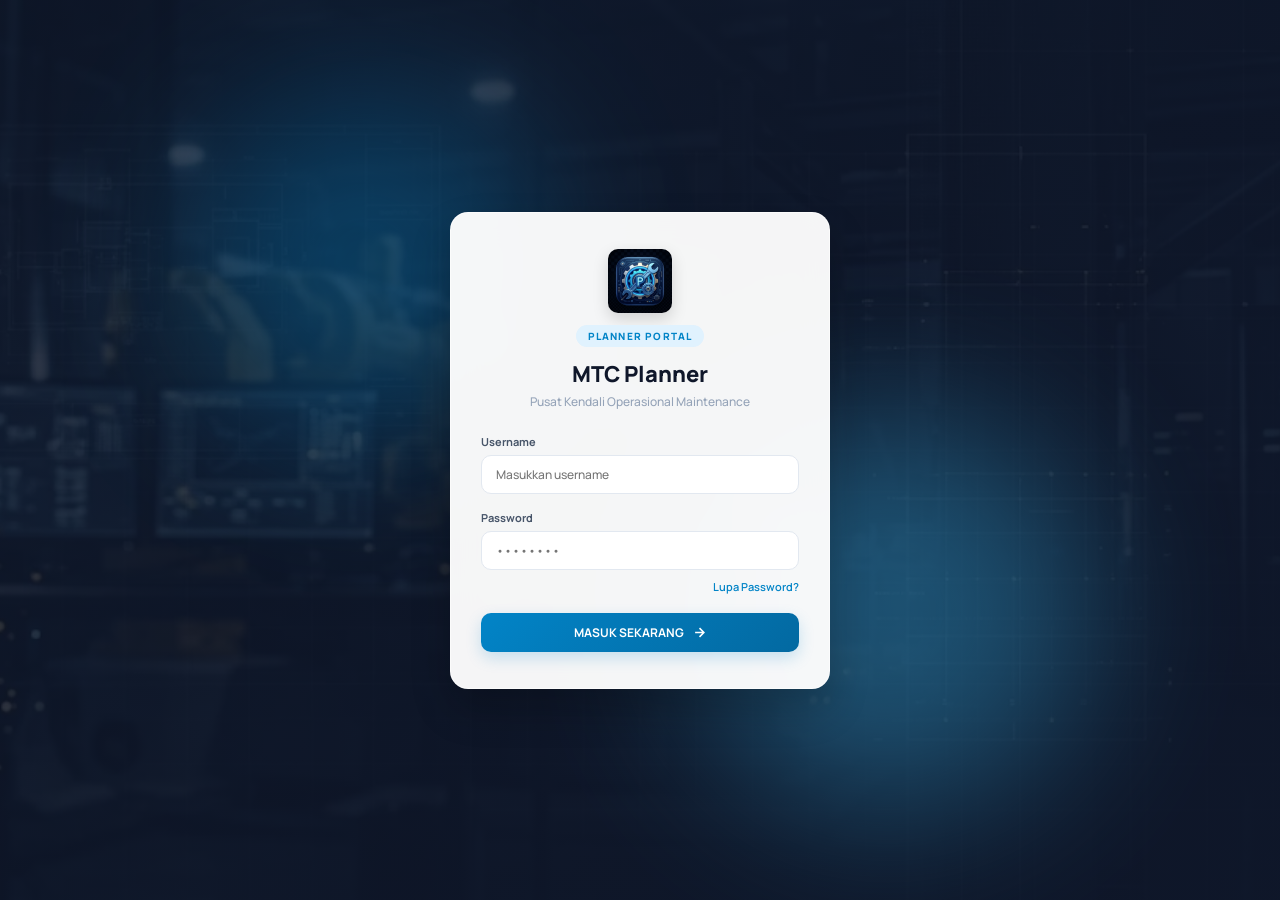
==== index.html @ 6ef1fbe3 "commit" ====
<!DOCTYPE html>
<html lang="id">
<head>
  <meta charset="UTF-8">
  <meta name="viewport" content="width=device-width, initial-scale=1.0">
  <title>MTC Planner - Enterprise Suite</title>
  <link rel="preconnect" href="https://fonts.googleapis.com">
  <link rel="preconnect" href="https://fonts.gstatic.com" crossorigin>
  <link href="https://fonts.googleapis.com/css2?family=Manrope:wght@400;500;600;700;800&display=swap" rel="stylesheet">
  <link rel="stylesheet" href="style.css">
</head>
<body>

  <!-- TOAST NOTIFICATION CONTAINER (TOP RIGHT) -->
  <div class="toast-container" id="toastContainer"></div>

  <!-- === LOGIN VIEW === -->
  <div id="loginView" class="login-container">
    <div class="login-bg-shapes">
      <div class="shape shape-1"></div>
      <div class="shape shape-2"></div>
    </div>
    <div class="login-card">
      <img src="logo.png" alt="Planner Hub Logo" class="login-brand-logo">
      <div class="brand-badge">Planner Portal</div>
      <h2>MTC Planner</h2>
      <p class="login-subtitle">Pusat Kendali Operasional Maintenance</p>
      
      <form id="loginForm" onsubmit="event.preventDefault(); handleLogin();">
        <div class="input-group">
          <label for="username">Username</label>
          <input type="text" id="username" placeholder="Masukkan username" required autocomplete="off">
        </div>
        <div class="input-group">
          <label for="password">Password</label>
          <input type="password" id="password" placeholder="••••••••" required>
        </div>
        <div class="forgot-wrapper">
          <a class="forgot-link" onclick="openModal('forgotPasswordModal')">Lupa Password?</a>
        </div>
        <button type="submit" class="btn-primary" id="btnLogin">
          <span>MASUK SEKARANG</span>
          <svg width="15" height="15" viewBox="0 0 24 24" fill="none" stroke="currentColor" stroke-width="2.5"><path d="M5 12h14M12 5l7 7-7 7"/></svg>
        </button>
      </form>
      <div id="loginError" class="alert-banner error-banner"></div>
    </div>
  </div>

  <!-- === DASHBOARD VIEW === -->
  <div id="dashboardView" class="dashboard-container">
    
    <!-- TOP BAR / HEADER FULL WIDTH -->
    <header class="top-bar">
      <div class="top-left">
        <button class="btn-icon" onclick="toggleSidebar()" title="Toggle Sidebar">
          <svg width="20" height="20" viewBox="0 0 24 24" fill="none" stroke="currentColor" stroke-width="2.5">
            <line x1="3" y1="12" x2="21" y2="12"/><line x1="3" y1="6" x2="21" y2="6"/><line x1="3" y1="18" x2="21" y2="18"/>
          </svg>
        </button>
        <div class="brand-wrapper">
          <img src="company_logo.png" alt="Logo" class="top-bar-logo">
          <div class="brand-text">
            <h2>MTC PLANNER</h2>
            <span>ENTERPRISE SUITE</span>
          </div>
        </div>
      </div>

      <div class="top-right">
        <div class="top-mini-badge" title="Fresco">
          <img src="logo.png" alt="Fresco Logo" class="mini-logo-img">
        </div>

        <button class="btn-cloud" id="myComputerHeaderBtn" onclick="openWebServerModal()">
          <span class="pulse-dot"></span>
          <span>Cloud Server</span>
        </button>

        <div class="user-dropdown-container">
          <button class="profile-pill" id="userProfileBtn" onclick="toggleUserDropdown(event)">
            <div class="avatar" id="userAvatar">U</div>
            <span id="userProfileName">User</span>
            <svg width="12" height="12" viewBox="0 0 24 24" fill="none" stroke="currentColor" stroke-width="2.5"><path d="M6 9l6 6 6-6"/></svg>
          </button>
          <div class="dropdown-menu" id="userDropdown">
            <div class="dropdown-header">
              <div class="ud-name" id="udFullName">User</div>
              <div class="ud-role" id="udRole">Maintenance Planner</div>
            </div>
            <div class="dropdown-item" onclick="openModal('changePasswordModal')">🔑 Ganti Password</div>
            <div class="dropdown-item dev-item" id="systemEditMenu" onclick="openModal('systemEditModal')" style="display:none;">⚙️ System Edit</div>
            <div class="dropdown-item dev-item" id="registerUserMenu" onclick="openModal('registerUserModal')" style="display:none;">👤 Registrasi Akun</div>
            <div class="dropdown-item danger-item" id="deleteUserMenu" onclick="openModal('deleteUserModal')" style="display:none;">🗑️ Hapus Akun</div>
            <div class="dropdown-divider"></div>
            <div class="dropdown-item danger-item" onclick="openLogoutModal()">🚪 Logout System</div>
          </div>
        </div>
      </div>
    </header>

    <!-- DASHBOARD BODY CONTAINER (SIDEBAR & MAIN VIEWPORT SIDE-BY-SIDE) -->
    <div class="dashboard-body">
      <!-- OVERLAY LAYAR GELAP UNTUK MOBILE -->
      <div class="sidebar-overlay" id="sidebarOverlay" onclick="toggleSidebar()"></div>

      <aside class="sidebar" id="sidebar">
        <div class="sidebar-section-label">NAVIGASI MODUL</div>
        
        <div class="sidebar-menu-wrapper">
          <ul class="menu-list" id="menuList"></ul>
        </div>

        <!-- KARTU INFORMASI PUSAT DATA DI BOTTOM SIDEBAR -->
        <div class="sidebar-info-card">
          <h4>Pusat Data Maintenance</h4>
          <p>Akses cepat ke database laporan & riwayat unit.</p>
        </div>

        <!-- FOOTER VERSI TANPA DATA USER LOGIN DI SIDEBAR -->
        <div class="sidebar-footer">
          <div class="footer-left">
            <span class="status-dot-green"></span>
            <span>v2.5 Enterprise</span>
          </div>
          <div class="footer-right">
            Dev by <strong>Fresco Simarmata</strong>
          </div>
        </div>
      </aside>

      <main class="main-viewport">
        <div class="content-frame-container">
          <div id="welcomeScreen" class="welcome-screen">
            <!-- HERO CARD (MTC Planner Hub) -->
            <div class="welcome-hero">
              <span class="hero-badge">OPERATIONAL CONTROL</span>
              <h1 id="welcomeGreetingText">MTC Planner Hub</h1>
              <p>Kelola dan pantau seluruh aktivitas perawatan unit operasional dalam satu platform terpadu.</p>
              
              <div class="hero-search-wrapper">
                <svg width="15" height="15" viewBox="0 0 24 24" fill="none" stroke="#94a3b8" stroke-width="2.5"><circle cx="11" cy="11" r="8"/><line x1="21" y1="21" x2="16.65" y2="16.65"/></svg>
                <input type="text" id="heroSearchInput" placeholder="Cari modul atau laporan..." oninput="filterHomeCards(this.value)">
              </div>
            </div>

            <div class="section-header">
              <h3 id="pageTitle">Modul Utilitas & Laporan Utama</h3>
            </div>

            <div id="homeSubMenuGrid" class="home-grid"></div>
          </div>
          <iframe id="moduleFrame" src="" allowfullscreen></iframe>
        </div>
      </main>
    </div>
  </div>

  <!-- === MODAL POPUPS === -->

  <!-- MODAL LOGOUT -->
  <div class="modal-backdrop" id="logoutModal">
    <div class="modal-box small-box">
      <div class="modal-header-icon icon-warning">⚠️</div>
      <h3>Konfirmasi Logout</h3>
      <p class="modal-desc">Apakah Anda yakin ingin keluar dari sistem portal saat ini?</p>
      <div class="modal-actions">
        <button class="btn-secondary" onclick="closeModal('logoutModal')">Batal</button>
        <button class="btn-danger" onclick="confirmLogout()">Ya, Logout</button>
      </div>
    </div>
  </div>

  <!-- MODAL LUPA PASSWORD -->
  <div class="modal-backdrop" id="forgotPasswordModal">
    <div class="modal-box">
      <div class="modal-header-icon icon-info">🔐</div>
      <h3>Lupa Password</h3>
      <p class="modal-desc">Masukkan email terdaftar. Kredensial akan dikirimkan secara otomatis.</p>
      <div class="input-group">
        <label>Email Terdaftar</label>
        <input type="email" id="fpEmail" placeholder="nama@email.com">
      </div>
      <div class="gm-msg" id="fpMsg"></div>
      <div class="modal-actions">
        <button class="btn-secondary" onclick="closeModal('forgotPasswordModal')">Batal</button>
        <button class="btn-primary" id="fpBtnSubmit" onclick="submitForgotPassword()">Kirim Password</button>
      </div>
    </div>
  </div>

  <!-- MODAL GANTI PASSWORD -->
  <div class="modal-backdrop" id="changePasswordModal">
    <div class="modal-box">
      <div class="modal-header-icon icon-info">🔑</div>
      <h3>Ganti Password</h3>
      <p class="modal-desc">Perbarui password akun Anda secara berkala demi keamanan.</p>
      <div class="input-group"><label>Password Lama</label><input type="password" id="cpOldPass"></div>
      <div class="input-group"><label>Password Baru</label><input type="password" id="cpNewPass"></div>
      <div class="input-group"><label>Konfirmasi Password Baru</label><input type="password" id="cpConfirmPass"></div>
      <div class="gm-msg" id="cpMsg"></div>
      <div class="modal-actions">
        <button class="btn-secondary" onclick="closeModal('changePasswordModal')">Batal</button>
        <button class="btn-primary" id="cpBtnSubmit" onclick="submitChangePassword()">Simpan Password</button>
      </div>
    </div>
  </div>

  <!-- MODAL SYSTEM EDIT -->
  <div class="modal-backdrop" id="systemEditModal">
    <div class="modal-box">
      <div class="modal-header-icon icon-info">⚙️</div>
      <h3>System Edit</h3>
      <p class="modal-desc">Kelola modul dan tautan sistem (Khusus Hak Akses Developer).</p>
      <div class="input-group">
        <label>Aksi</label>
        <select id="seAction" onchange="onSeActionChange()">
          <option value="update">Tambah / Update Modul</option>
          <option value="delete">Hapus Modul</option>
        </select>
      </div>
      <div class="input-group">
        <label>Tipe Modul</label>
        <select id="seType" onchange="onSeTypeChange()">
          <option value="dataEntry">Data Entry (Tahunan)</option>
          <option value="standalone">Standalone (Menu Terpisah)</option>
          <option value="home">Home (Sub-menu Dashboard)</option>
        </select>
      </div>
      <div class="input-group" id="seYearGroup"><label>Tahun Target</label><input type="text" id="seYear" placeholder="Contoh: 2026"></div>
      <div class="input-group">
        <label>Module Key / ID</label>
        <select id="seModuleSelect">
          <option value="">-- Pilih Key --</option>
          <option value="inputRH">Input RH</option>
          <option value="inputOli">Input Oli</option>
          <option value="inputCargo">Input Cargo</option>
          <option value="inputBacklog">Input Backlog</option>
          <option value="inputPmHistories">Input PM Histories</option>
          <option value="inputJobOrder">Input Job Order</option>
          <option value="General">Umum</option>
        </select>
        <input type="text" id="seModuleKeyInput" placeholder="Contoh: reportHarian" style="display:none;">
      </div>
      <div class="input-group" id="seModuleNameGroup" style="display:none;"><label>Nama Modul Tampil</label><input type="text" id="seModuleName" placeholder="Contoh: Laporan Harian"></div>
      <div class="input-group" id="seUrlGroup"><label>URL Web App Baru</label><input type="text" id="seUrl" placeholder="https://script.google.com/macros/s/..."></div>
      <div class="gm-msg" id="seMsg"></div>
      <div class="modal-actions">
        <button class="btn-secondary" onclick="closeModal('systemEditModal')">Batal</button>
        <button class="btn-primary" id="seBtnSubmit" onclick="submitSystemEdit()">Simpan Modul</button>
      </div>
    </div>
  </div>

  <!-- MODAL REGISTRASI AKUN -->
  <div class="modal-backdrop" id="registerUserModal">
    <div class="modal-box">
      <div class="modal-header-icon icon-info">👤</div>
      <h3>Registrasi Akun Baru</h3>
      <p class="modal-desc">Tambahkan pengguna baru ke portal (Khusus Developer).</p>
      <div class="input-group"><label>Username Login</label><input type="text" id="regUsername" autocomplete="off"></div>
      <div class="input-group"><label>Password</label><input type="password" id="regPassword"></div>
      <div class="input-group"><label>Nama Lengkap</label><input type="text" id="regNama"></div>
      <div class="input-group"><label>Email</label><input type="email" id="regEmail"></div>
      <div class="input-group">
        <label>Level Otorisasi</label>
        <select id="regLevel">
          <option value="User">User / Planner Standar</option>
          <option value="Viewer">Viewer (Hanya Lihat)</option>
          <option value="Developer">Developer (Akses Penuh)</option>
        </select>
      </div>
      <div class="gm-msg" id="regMsg"></div>
      <div class="modal-actions">
        <button class="btn-secondary" onclick="closeModal('registerUserModal')">Batal</button>
        <button class="btn-primary" id="regBtnSubmit" onclick="submitRegisterUser()">Daftarkan User</button>
      </div>
    </div>
  </div>

  <!-- MODAL HAPUS AKUN -->
  <div class="modal-backdrop" id="deleteUserModal">
    <div class="modal-box">
      <div class="modal-header-icon icon-danger">🗑️</div>
      <h3>Hapus Pengguna</h3>
      <p class="modal-desc">Pilih akun pengguna yang ingin dihapus permanen dari sistem.</p>
      <div class="input-group">
        <label>Pilih Akun Target</label>
        <select id="delUserSelect"><option value="">-- Memuat Daftar Akun --</option></select>
      </div>
      <div class="gm-msg" id="delUserMsg"></div>
      <div class="modal-actions">
        <button class="btn-secondary" onclick="closeModal('deleteUserModal')">Batal</button>
        <button class="btn-danger" id="delUserBtnSubmit" onclick="submitDeleteUser()">Hapus Akun</button>
      </div>
    </div>
  </div>

  <!-- CUSTOM ALERT MODAL -->
  <div class="modal-backdrop" id="customAlertOverlay">
    <div class="modal-box small-box">
      <div id="customAlertIcon" class="modal-header-icon icon-info">ℹ️</div>
      <h3 id="customAlertTitle">Informasi</h3>
      <p id="customAlertMessage" class="modal-desc"></p>
      <div class="modal-actions" style="justify-content:center;">
        <button class="btn-primary" onclick="closeModal('customAlertOverlay')">Mengerti</button>
      </div>
    </div>
  </div>

  <script src="app.js"></script>
</body>
</html>
---- style.css ----
/* ============================================================
   MAINTENANCE PLANNER PORTAL - LIGHT ENTERPRISE SUITE THEME
   ============================================================ */

@import url('https://fonts.googleapis.com/css2?family=Manrope:wght@400;500;600;700;800&display=swap');

:root {
  --font-main: 'Manrope', -apple-system, BlinkMacSystemFont, sans-serif;
  
  /* Layout Colors */
  --bg-body: #f1f5f9;
  --bg-card: #ffffff;
  --bg-sidebar: #ffffff;
  
  /* Accents */
  --primary: #0284c7;
  --primary-hover: #0369a1;
  --primary-light: #e0f2fe;
  --primary-glow: rgba(2, 132, 199, 0.2);
  
  /* Text */
  --text-primary: #0f172a;
  --text-secondary: #475569;
  --text-muted: #94a3b8;
  
  /* Borders & Radius */
  --border-color: #e2e8f0;
  --radius-sm: 6px;
  --radius-md: 10px;
  --radius-lg: 14px;
  --radius-xl: 18px;
  
  --transition: all 0.2s cubic-bezier(0.4, 0, 0.2, 1);
  --shadow-sm: 0 1px 3px rgba(0,0,0,0.04);
  --shadow-md: 0 4px 14px rgba(15, 23, 42, 0.06);
}

/* === RESET & BASE (UKURAN TULISAN DIPERKECIL SEPERTI CAPTURE) === */
* { margin: 0; padding: 0; box-sizing: border-box; font-family: var(--font-main); }
body, html { height: 100%; overflow: hidden; background: var(--bg-body); color: var(--text-primary); font-size: 12px; -webkit-font-smoothing: antialiased; }

/* LOGIN VIEW */
.login-container {
  position: fixed; inset: 0; display: flex; align-items: center; justify-content: center;
  background: linear-gradient(135deg, rgba(15, 23, 42, 0.82) 0%, rgba(15, 23, 42, 0.96) 100%), url('background.jpg') no-repeat center center;
  background-size: cover; z-index: 9999; padding: 20px;
}
.login-brand-logo { width: 64px; height: 64px; display: block; margin: 0 auto 12px auto; border-radius: var(--radius-md); object-fit: cover; box-shadow: 0 6px 16px rgba(0, 0, 0, 0.15); }
.login-bg-shapes .shape { position: absolute; border-radius: 50%; filter: blur(80px); opacity: 0.35; pointer-events: none; }
.shape-1 { width: 350px; height: 350px; background: #0284c7; top: 10%; left: 15%; }
.shape-2 { width: 400px; height: 400px; background: #38bdf8; bottom: 10%; right: 15%; }

.login-card {
  position: relative; width: 100%; max-width: 380px; background: rgba(255, 255, 255, 0.96); backdrop-filter: blur(16px);
  border: 1px solid rgba(255, 255, 255, 0.6); padding: 36px 30px; border-radius: var(--radius-xl); box-shadow: 0 20px 40px rgba(0,0,0,0.2);
  text-align: center; display: flex; flex-direction: column; align-items: center; animation: loginEntrance 0.5s ease;
}
@keyframes loginEntrance { from { opacity: 0; transform: translateY(20px); } to { opacity: 1; transform: translateY(0); } }

.brand-badge { display: inline-block; margin-bottom: 12px; background: var(--primary-light); color: var(--primary); font-size: 10px; font-weight: 800; letter-spacing: 1.2px; padding: 4px 12px; border-radius: 20px; text-transform: uppercase; }
#loginForm { width: 100%; }
.login-card h2 { font-size: 22px; font-weight: 800; color: var(--text-primary); margin-bottom: 4px; }
.login-subtitle { font-size: 12px; color: var(--text-muted); margin-bottom: 24px; font-weight: 500; }

.input-group { margin-bottom: 16px; text-align: left; }
.input-group label { display: block; font-size: 11px; font-weight: 700; color: #475569; margin-bottom: 6px; }
.input-group input, .input-group select {
  width: 100%; padding: 10px 14px; border: 1.5px solid var(--border-color); border-radius: var(--radius-md);
  font-size: 12px; background: #ffffff; color: var(--text-primary); font-weight: 500; transition: var(--transition);
}
.input-group input:focus, .input-group select:focus { outline: none; border-color: var(--primary); box-shadow: 0 0 0 3px var(--primary-glow); }

.forgot-wrapper { text-align: right; margin-top: -8px; margin-bottom: 18px; }
.forgot-link { font-size: 11px; color: var(--primary); font-weight: 600; cursor: pointer; text-decoration: none; }
.forgot-link:hover { text-decoration: underline; }

.btn-primary {
  width: 100%; padding: 11px 16px; background: linear-gradient(135deg, #0284c7 0%, #0369a1 100%);
  color: white; border: none; border-radius: var(--radius-md); font-size: 12px; font-weight: 700;
  cursor: pointer; display: flex; align-items: center; justify-content: center; gap: 8px;
  box-shadow: 0 6px 16px var(--primary-glow); transition: var(--transition);
}
.btn-primary:hover { transform: translateY(-1px); }

.alert-banner { padding: 10px; border-radius: var(--radius-md); font-size: 11.5px; font-weight: 600; margin-top: 14px; display: none; }
.error-banner { background: #fef2f2; color: #dc2626; border: 1px solid #fecaca; }

/* === DASHBOARD LAYOUT FULL SCREEN === */
.dashboard-container { display: none; width: 100vw; height: 100vh; flex-direction: column; overflow: hidden; background: var(--bg-body); }

/* TOP BAR (PEMBENTANG PENUH DI ATAS SEPERTI CAPTURE) */
.top-bar {
  height: 52px; background: #ffffff; border-bottom: 1px solid var(--border-color);
  display: flex; align-items: center; justify-content: space-between; padding: 0 16px; flex-shrink: 0;
  z-index: 101;
}
.top-left { display: flex; align-items: center; gap: 12px; }
.btn-icon { background: none; border: none; cursor: pointer; padding: 6px; border-radius: var(--radius-sm); color: var(--text-secondary); transition: var(--transition); }
.btn-icon:hover { background: #f1f5f9; color: var(--text-primary); }

.brand-wrapper { display: flex; align-items: center; gap: 10px; }
.top-bar-logo { width: 28px; height: 28px; border-radius: 6px; object-fit: cover; }
.brand-text h2 { font-size: 13.5px; font-weight: 800; color: #0f172a; line-height: 1.1; letter-spacing: -0.2px; }
.brand-text span { font-size: 9px; font-weight: 700; color: #0284c7; letter-spacing: 0.8px; }

.top-right { display: flex; align-items: center; gap: 10px; }
.top-mini-badge { width: 28px; height: 28px; background: #f8fafc; border: 1px solid var(--border-color); border-radius: 6px; display: flex; align-items: center; justify-content: center; }
.mini-logo-img { width: 18px; height: 18px; object-fit: contain; }

.btn-cloud {
  display: flex; align-items: center; gap: 6px; background: #e0f2fe; border: 1px solid #bae6fd;
  color: #0284c7; padding: 5px 12px; border-radius: 20px; font-size: 11px; font-weight: 700; cursor: pointer; transition: var(--transition);
}
.btn-cloud:hover { background: #bae6fd; }
.pulse-dot { width: 6px; height: 6px; background: #0284c7; border-radius: 50%; box-shadow: 0 0 0 0 rgba(2, 132, 199, 0.7); animation: pulse 1.6s infinite; }
@keyframes pulse { 70% { box-shadow: 0 0 0 6px rgba(2, 132, 199, 0); } }

/* PROFILE DROPDOWN */
.user-dropdown-container { position: relative; }
.profile-pill {
  display: flex; align-items: center; gap: 8px; background: #f1f5f9; border: 1px solid var(--border-color);
  padding: 3px 10px 3px 3px; border-radius: 20px; cursor: pointer; font-size: 11.5px; font-weight: 700; color: var(--text-primary); transition: var(--transition);
}
.profile-pill:hover { background: #e2e8f0; }
.avatar { width: 26px; height: 26px; background: #0284c7; color: white; border-radius: 50%; display: flex; align-items: center; justify-content: center; font-size: 11px; font-weight: 800; }

.dropdown-menu {
  position: absolute; top: calc(100% + 8px); right: 0; background: #ffffff; border-radius: var(--radius-lg);
  box-shadow: var(--shadow-md); width: 220px; display: none; overflow: hidden; border: 1px solid var(--border-color); z-index: 1000;
}
.dropdown-menu.show { display: block; }
.dropdown-header { padding: 12px 14px; background: #f8fafc; border-bottom: 1px solid var(--border-color); }
.dropdown-header .ud-name { font-size: 12.5px; font-weight: 800; color: var(--text-primary); }
.dropdown-header .ud-role { font-size: 10.5px; color: var(--text-muted); font-weight: 600; margin-top: 1px; }

.dropdown-item { padding: 10px 14px; font-size: 11.5px; font-weight: 600; color: var(--text-secondary); cursor: pointer; display: flex; align-items: center; gap: 8px; transition: var(--transition); }
.dropdown-item:hover { background: #f1f5f9; color: var(--text-primary); }
.dropdown-item.dev-item { color: #7c3aed; }
.dropdown-item.dev-item:hover { background: #f5f3ff; }
.dropdown-item.danger-item { color: #ef4444; }
.dropdown-item.danger-item:hover { background: #fef2f2; }
.dropdown-divider { height: 1px; background: var(--border-color); }

/* BODY LAYOUT (SIDEBAR & MAIN VIEWPORT) */
.dashboard-body { flex-grow: 1; display: flex; gap: 12px; padding: 12px; overflow: hidden; }

/* SIDEBAR CARD (ISOLATED WHITE CARD SEPERTI CAPTURE) */
.sidebar {
  width: 230px; background: var(--bg-sidebar); border-radius: var(--radius-lg); border: 1px solid var(--border-color);
  display: flex; flex-direction: column; padding: 14px; transition: var(--transition); flex-shrink: 0; z-index: 100;
  box-shadow: var(--shadow-sm);
}
.sidebar.collapsed { width: 0; padding: 0; opacity: 0; pointer-events: none; border: none; }

.sidebar-section-label { font-size: 10px; font-weight: 800; color: var(--text-muted); letter-spacing: 0.6px; margin-bottom: 10px; padding-left: 4px; text-transform: uppercase; }

.sidebar-menu-wrapper { flex-grow: 1; overflow-y: auto; }
.menu-list { list-style: none; }

.menu-item {
  padding: 8px 12px; border-radius: var(--radius-sm); cursor: pointer; color: #475569;
  display: flex; align-items: center; gap: 10px; font-size: 11.5px; font-weight: 600; transition: var(--transition); margin-bottom: 3px;
}
.menu-item:hover { background: #f1f5f9; color: var(--text-primary); }
.menu-item.active { background: #e0f2fe; color: #0284c7; font-weight: 700; }

.menu-group-header {
  padding: 8px 12px; border-radius: var(--radius-sm); cursor: pointer; color: #475569;
  display: flex; align-items: center; justify-content: space-between; font-size: 11.5px; font-weight: 600; transition: var(--transition);
}
.menu-group-header:hover { background: #f1f5f9; color: var(--text-primary); }
.group-arrow { font-size: 9px; transition: transform 0.2s ease; opacity: 0.6; }
.menu-group-header.expanded .group-arrow { transform: rotate(90deg); opacity: 1; }
.menu-group-content { max-height: 0; overflow: hidden; transition: max-height 0.3s ease; }
.menu-group-content.open { max-height: 800px; }

.year-selector {
  padding: 7px 10px 7px 28px; cursor: pointer; border-radius: var(--radius-sm); font-size: 11px;
  font-weight: 600; color: #64748b; display: flex; justify-content: space-between; align-items: center; margin: 2px 0; transition: var(--transition);
}
.year-selector:hover { color: #0f172a; background: #f8fafc; }
.year-modules { max-height: 0; overflow: hidden; transition: max-height 0.3s ease; }
.year-modules.open { max-height: 400px; }

.year-module-item {
  padding: 6px 10px 6px 36px; cursor: pointer; border-radius: var(--radius-sm); font-size: 11px;
  color: #64748b; font-weight: 500; transition: var(--transition);
}
.year-module-item:hover, .year-module-item.active { color: #0284c7; background: #e0f2fe; font-weight: 700; }

/* KARTU PUSAT DATA DI SIDEBAR */
.sidebar-info-card {
  background: #e0f2fe; border-radius: var(--radius-md); padding: 12px; margin-top: auto; margin-bottom: 10px; border: 1px solid #bae6fd;
}
.sidebar-info-card h4 { font-size: 11.5px; font-weight: 800; color: #0369a1; margin-bottom: 3px; }
.sidebar-info-card p { font-size: 10px; color: #0284c7; font-weight: 500; line-height: 1.35; }

/* FOOTER SIDEBAR TANPA NAMA/LEVEL AKUN */
.sidebar-footer {
  padding-top: 8px; border-top: 1px solid var(--border-color); display: flex; align-items: center; justify-content: space-between; font-size: 10px; color: var(--text-muted);
}
.footer-left { display: flex; align-items: center; gap: 5px; font-weight: 600; color: #64748b; }
.status-dot-green { width: 6px; height: 6px; background: #22c55e; border-radius: 50%; }
.footer-right strong { color: #475569; }

/* MAIN VIEWPORT CARD */
.main-viewport {
  flex-grow: 1; display: flex; flex-direction: column; background: var(--bg-card); border-radius: var(--radius-lg);
  border: 1px solid var(--border-color); overflow: hidden; box-shadow: var(--shadow-sm);
}

.content-frame-container { flex-grow: 1; position: relative; width: 100%; height: 100%; overflow: hidden; }
#moduleFrame { width: 100%; height: 100%; border: none; display: block; }

/* WELCOME SCREEN & HERO CONTAINER */
.welcome-screen { position: absolute; inset: 0; padding: 20px; overflow-y: auto; background: #ffffff; }

/* HERO BOX (SEPERTI CAPTURE AKURAT) */
.welcome-hero {
  background: linear-gradient(180deg, #e0f2fe 0%, #f0f9ff 100%);
  border-radius: var(--radius-lg); padding: 28px 20px; text-align: center; border: 1px solid #bae6fd;
  margin-bottom: 20px; display: flex; flex-direction: column; align-items: center;
}
.hero-badge {
  background: #ffffff; color: #0284c7; font-size: 9.5px; font-weight: 800; letter-spacing: 1px;
  padding: 4px 12px; border-radius: 20px; text-transform: uppercase; margin-bottom: 10px; box-shadow: 0 1px 3px rgba(0,0,0,0.04);
}
.welcome-hero h1 { font-size: 22px; font-weight: 800; color: #0f172a; letter-spacing: -0.4px; margin-bottom: 6px; }
.welcome-hero p { color: #475569; font-size: 12px; font-weight: 500; max-width: 520px; line-height: 1.4; margin-bottom: 16px; }

/* HERO SEARCH BAR */
.hero-search-wrapper {
  position: relative; width: 100%; max-width: 400px; display: flex; align-items: center;
}
.hero-search-wrapper svg { position: absolute; left: 14px; pointer-events: none; }
.hero-search-wrapper input {
  width: 100%; padding: 8px 14px 8px 36px; border-radius: 30px; border: 1px solid #cbd5e1; font-size: 11.5px;
  background: #ffffff; outline: none; transition: var(--transition); box-shadow: 0 2px 6px rgba(0,0,0,0.02);
}
.hero-search-wrapper input:focus { border-color: #0284c7; box-shadow: 0 0 0 3px rgba(2, 132, 199, 0.15); }

.section-header { margin-bottom: 14px; }
.section-header h3 { font-size: 12.5px; font-weight: 800; color: #334155; letter-spacing: -0.1px; }

/* HOME GRID CARDS */
.home-grid { display: grid; grid-template-columns: repeat(auto-fill, minmax(200px, 1fr)); gap: 14px; }
.home-card {
  background: #ffffff; border-radius: var(--radius-md); padding: 20px 16px; text-align: center; cursor: pointer;
  border: 1px solid var(--border-color); box-shadow: var(--shadow-sm); transition: var(--transition);
  display: flex; flex-direction: column; align-items: center; justify-content: center;
}
.home-card:hover { transform: translateY(-3px); box-shadow: var(--shadow-md); border-color: #0284c7; }
.home-icon { font-size: 28px; margin-bottom: 10px; background: #e0f2fe; width: 52px; height: 52px; border-radius: 14px; display: flex; align-items: center; justify-content: center; }
.home-title { font-size: 12.5px; font-weight: 700; color: var(--text-primary); }

/* === MODAL POPUPS === */
.modal-backdrop {
  position: fixed; inset: 0; background: rgba(15, 23, 42, 0.6); backdrop-filter: blur(4px);
  display: none; align-items: center; justify-content: center; z-index: 10000; padding: 20px;
}
.modal-backdrop.show { display: flex; }
.modal-box {
  background: #ffffff; border-radius: var(--radius-xl); padding: 28px 24px; width: 100%; max-width: 400px;
  box-shadow: 0 20px 40px rgba(0,0,0,0.2); text-align: center; border: 1px solid var(--border-color);
}
.modal-box.small-box { max-width: 320px; }

.modal-header-icon {
  width: 46px; height: 46px; border-radius: 50%; display: flex; align-items: center; justify-content: center;
  font-size: 20px; margin: 0 auto 14px auto;
}
.icon-warning { background: #fef3c7; color: #d97706; }
.icon-info { background: #e0f2fe; color: #0284c7; }
.icon-danger { background: #fee2e2; color: #dc2626; }

.modal-box h3 { font-size: 17px; font-weight: 800; color: var(--text-primary); margin-bottom: 6px; }
.modal-desc { font-size: 11.5px; color: var(--text-secondary); margin-bottom: 18px; font-weight: 500; line-height: 1.4; }

.modal-box .input-group { text-align: left; }
.modal-actions { display: flex; gap: 10px; margin-top: 20px; width: 100%; }
.btn-secondary {
  flex: 1; padding: 10px; background: #f1f5f9; color: #475569; border: none; border-radius: var(--radius-md);
  font-size: 11.5px; font-weight: 700; cursor: pointer; transition: var(--transition);
}
.btn-secondary:hover { background: #e2e8f0; }

.btn-danger {
  flex: 1; padding: 10px; background: #ef4444; color: white; border: none; border-radius: var(--radius-md);
  font-size: 11.5px; font-weight: 700; cursor: pointer; transition: var(--transition);
}
.btn-danger:hover { background: #dc2626; }

.gm-msg { font-size: 11.5px; margin-top: 10px; font-weight: 600; text-align: center; }
.gm-msg.success { color: #16a34a; }
.gm-msg.error { color: #dc2626; }

/* TOAST NOTIFICATION */
.toast-container { position: fixed; top: 16px; right: 16px; z-index: 10005; display: flex; flex-direction: column; gap: 8px; pointer-events: none; }
.toast-card {
  pointer-events: auto; min-width: 260px; max-width: 340px; padding: 12px 16px; border-radius: var(--radius-md);
  background: rgba(255, 255, 255, 0.95); backdrop-filter: blur(12px); border: 1px solid var(--border-color); box-shadow: var(--shadow-md);
  display: flex; align-items: center; gap: 10px; transform: translateX(120%); opacity: 0; transition: all 0.3s ease;
}
.toast-card.show { transform: translateX(0); opacity: 1; }
.toast-icon { width: 26px; height: 26px; border-radius: 50%; display: flex; align-items: center; justify-content: center; font-size: 13px; flex-shrink: 0; }
.toast-success .toast-icon { background: #dcfce7; color: #15803d; }
.toast-error .toast-icon { background: #fee2e2; color: #b91c1c; }
.toast-body { text-align: left; }
.toast-title { font-size: 11.5px; font-weight: 800; color: var(--text-primary); }
.toast-message { font-size: 10.5px; color: var(--text-secondary); font-weight: 500; margin-top: 1px; }

/* MOBILE RESPONSIVE */
@media (max-width: 768px) {
  .dashboard-body { padding: 6px; }
  .sidebar {
    position: fixed; top: 58px; left: -240px; bottom: 6px; width: 230px; z-index: 1001; transition: transform 0.3s ease;
  }
  .sidebar.active { transform: translateX(236px); }
  .sidebar-overlay {
    position: fixed; inset: 0; background: rgba(15, 23, 42, 0.5); z-index: 1000; opacity: 0; pointer-events: none; transition: opacity 0.3s ease;
  }
  .sidebar-overlay.show { opacity: 1; pointer-events: auto; }
  .btn-cloud span:nth-child(2) { display: none; }
  .brand-text span { display: none; }
}
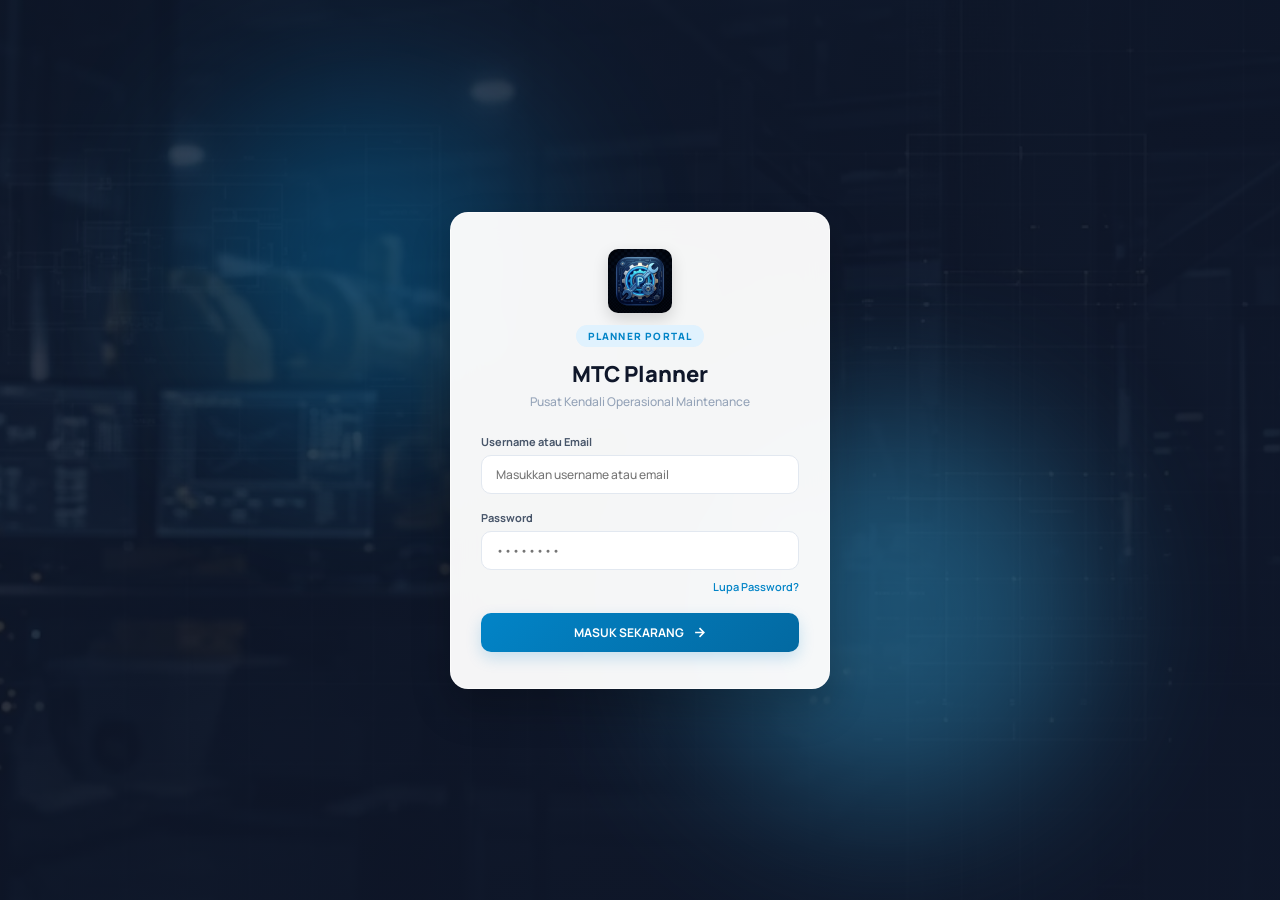
==== commit 963a0544: "update portal login bisa mengunakan email juga selain username" ====
--- a/index.html
+++ b/index.html
@@ -4,6 +4,7 @@
   <meta charset="UTF-8">
   <meta name="viewport" content="width=device-width, initial-scale=1.0">
   <title>MTC Planner - Enterprise Suite</title>
+  <link rel="icon" type="image/png" sizes="32x32" href="logo.png">
   <link rel="preconnect" href="https://fonts.googleapis.com">
   <link rel="preconnect" href="https://fonts.gstatic.com" crossorigin>
   <link href="https://fonts.googleapis.com/css2?family=Manrope:wght@400;500;600;700;800&display=swap" rel="stylesheet">
@@ -28,8 +29,8 @@
       
       <form id="loginForm" onsubmit="event.preventDefault(); handleLogin();">
         <div class="input-group">
-          <label for="username">Username</label>
-          <input type="text" id="username" placeholder="Masukkan username" required autocomplete="off">
+          <label for="username">Username atau Email</label>
+          <input type="text" id="username" placeholder="Masukkan username atau email" required autocomplete="username">
         </div>
         <div class="input-group">
           <label for="password">Password</label>
@@ -139,8 +140,8 @@
               <p>Kelola dan pantau seluruh aktivitas perawatan unit operasional dalam satu platform terpadu.</p>
               
               <div class="hero-search-wrapper">
-                <svg width="15" height="15" viewBox="0 0 24 24" fill="none" stroke="#94a3b8" stroke-width="2.5"><circle cx="11" cy="11" r="8"/><line x1="21" y1="21" x2="16.65" y2="16.65"/></svg>
-                <input type="text" id="heroSearchInput" placeholder="Cari modul atau laporan..." oninput="filterHomeCards(this.value)">
+                <svg width="4" height="4" viewBox="0 0 24 24" fill="none" stroke="#94a3b8" stroke-width="2.5"><circle cx="11" cy="11" r="8"/><line x1="21" y1="21" x2="16.65" y2="16.65"/></svg>
+                <input type="text" id="heroSearchInput" placeholder="Cari semua modul atau laporan..." oninput="filterHomeCards(this.value)">
               </div>
             </div>
 
@@ -206,7 +207,7 @@
     </div>
   </div>
 
-  <!-- MODAL SYSTEM EDIT -->
+<!-- MODAL SYSTEM EDIT -->
   <div class="modal-backdrop" id="systemEditModal">
     <div class="modal-box">
       <div class="modal-header-icon icon-info">⚙️</div>
@@ -243,6 +244,13 @@
         <input type="text" id="seModuleKeyInput" placeholder="Contoh: reportHarian" style="display:none;">
       </div>
       <div class="input-group" id="seModuleNameGroup" style="display:none;"><label>Nama Modul Tampil</label><input type="text" id="seModuleName" placeholder="Contoh: Laporan Harian"></div>
+      
+      <!-- ELEMEN SIMBOL/ICON BARU -->
+      <div class="input-group" id="seIconGroup" style="display:none;">
+        <label>Simbol / Icon Modul (Emoji)</label>
+        <input type="text" id="seIcon" placeholder="Contoh: 📌, 📊, 🔧">
+      </div>
+
       <div class="input-group" id="seUrlGroup"><label>URL Web App Baru</label><input type="text" id="seUrl" placeholder="https://script.google.com/macros/s/..."></div>
       <div class="gm-msg" id="seMsg"></div>
       <div class="modal-actions">
--- a/style.css
+++ b/style.css
@@ -99,7 +99,10 @@
 .btn-icon:hover { background: #f1f5f9; color: var(--text-primary); }
 
 .brand-wrapper { display: flex; align-items: center; gap: 10px; }
-.top-bar-logo { width: 28px; height: 28px; border-radius: 6px; object-fit: cover; }
+.top-bar-logo {
+  box-sizing: content-box; width: auto; height: 35px; max-width: 70px; padding: 3px;
+  border: 1px solid #cbd5e1; border-radius: 8px; background: #ffffff; object-fit: contain;
+}
 .brand-text h2 { font-size: 13.5px; font-weight: 800; color: #0f172a; line-height: 1.1; letter-spacing: -0.2px; }
 .brand-text span { font-size: 9px; font-weight: 700; color: #0284c7; letter-spacing: 0.8px; }
 
@@ -252,6 +255,7 @@
 .home-card:hover { transform: translateY(-3px); box-shadow: var(--shadow-md); border-color: #0284c7; }
 .home-icon { font-size: 28px; margin-bottom: 10px; background: #e0f2fe; width: 52px; height: 52px; border-radius: 14px; display: flex; align-items: center; justify-content: center; }
 .home-title { font-size: 12.5px; font-weight: 700; color: var(--text-primary); }
+.home-category { margin-top: 6px; color: #64748b; font-size: 10px; font-weight: 600; }
 
 /* === MODAL POPUPS === */
 .modal-backdrop {
@@ -262,7 +266,10 @@
 .modal-box {
   background: #ffffff; border-radius: var(--radius-xl); padding: 28px 24px; width: 100%; max-width: 400px;
   box-shadow: 0 20px 40px rgba(0,0,0,0.2); text-align: center; border: 1px solid var(--border-color);
-}
+  max-height: calc(100vh - 40px); max-height: calc(100dvh - 40px); overflow-y: auto;
+  scrollbar-width: none; -ms-overflow-style: none;
+}
+.modal-box::-webkit-scrollbar { display: none; }
 .modal-box.small-box { max-width: 320px; }
 
 .modal-header-icon {
@@ -322,4 +329,4 @@
   .sidebar-overlay.show { opacity: 1; pointer-events: auto; }
   .btn-cloud span:nth-child(2) { display: none; }
   .brand-text span { display: none; }
-}+}
